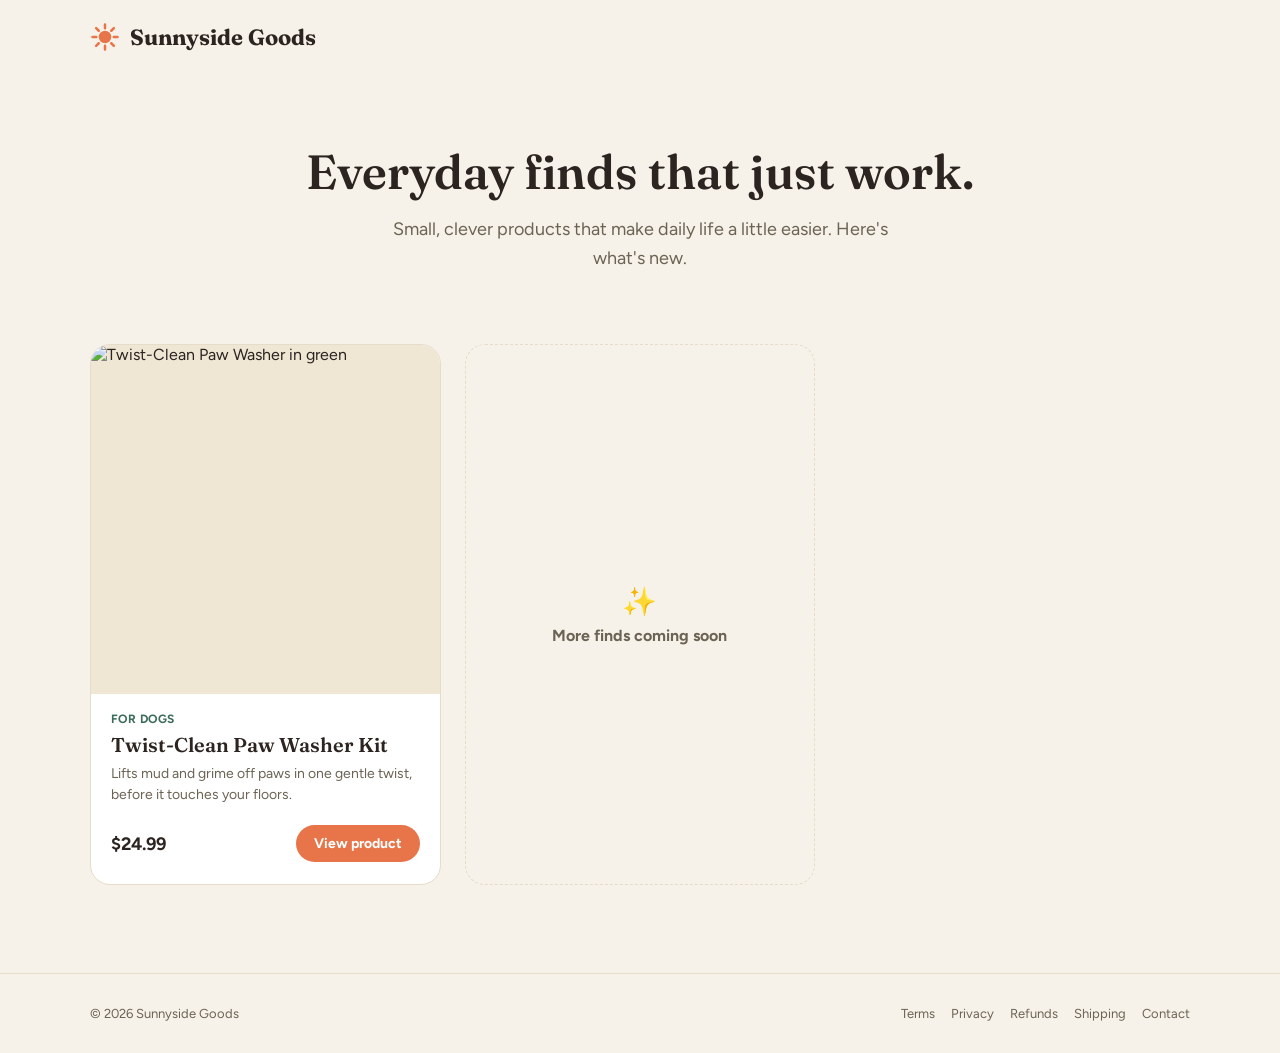
==== index.html @ 9d1e73c9 "Add terms, privacy, refunds, shipping, contact pages (placeholders to fill) Co-Authored-By: Claude S" ====
<!doctype html>
<html lang="en">
<head>
<meta charset="utf-8">
<meta name="viewport" content="width=device-width, initial-scale=1">
<title>Sunnyside Goods — Everyday finds that just work</title>
<meta name="description" content="Small, clever products for everyday life. Browse our latest finds.">
<link rel="stylesheet" href="https://fonts.googleapis.com/css2?family=Fraunces:opsz,wght@9..144,500;9..144,600;9..144,700&family=Figtree:wght@400;500;600;700;800&display=swap">
<style>
  :root { --gx: 48px; --bg: #F7F2E9; --ink: #2B2420; --muted: #6B6354; --line: #E5DCC9; --green: #3A6B5C; --orange: #E8754A; }
  html { scroll-behavior: smooth; -webkit-text-size-adjust: 100%; }
  body { margin: 0; background: var(--bg); color: var(--ink); font-family: 'Figtree', sans-serif; overflow-x: hidden; }
  a { color: inherit; text-decoration: none; }
  h1, h2, .serif { font-family: 'Fraunces', serif; }
  .wrap { max-width: 1100px; margin: 0 auto; padding: 0 var(--gx); }
  header .wrap { display: flex; align-items: center; justify-content: space-between; padding-top: 22px; padding-bottom: 22px; }
  .brand { font-size: 22px; font-weight: 700; display: flex; align-items: center; gap: 10px; }
  .hero { padding: 72px 0 40px; text-align: center; }
  .hero h1 { font-size: 48px; line-height: 1.1; font-weight: 600; margin: 0 0 16px; }
  .hero p { font-size: 18px; color: var(--muted); max-width: 520px; margin: 0 auto; line-height: 1.6; }
  .grid { display: grid; grid-template-columns: repeat(auto-fill, minmax(260px, 1fr)); gap: 24px; padding: 32px 0 88px; }
  .card { display: flex; flex-direction: column; background: #fff; border-radius: 20px; overflow: hidden; border: 1px solid var(--line); transition: transform .2s ease, box-shadow .2s ease; }
  .card:hover { transform: translateY(-4px); box-shadow: 0 14px 32px rgba(43,36,32,0.12); }
  .card img { width: 100%; aspect-ratio: 1 / 1; object-fit: cover; display: block; background: #EFE6D4; }
  .card .body { padding: 18px 20px 22px; display: flex; flex-direction: column; gap: 6px; flex: 1; }
  .tag { font-size: 12px; font-weight: 700; letter-spacing: .04em; text-transform: uppercase; color: var(--green); }
  .card h2 { font-size: 20px; font-weight: 600; margin: 0; }
  .card p { font-size: 14px; line-height: 1.5; color: var(--muted); margin: 0; }
  .row { display: flex; align-items: center; justify-content: space-between; margin-top: auto; padding-top: 14px; }
  .price { font-weight: 700; font-size: 18px; }
  .cta { background: var(--orange); color: #fff; padding: 10px 18px; border-radius: 999px; font-weight: 700; font-size: 14px; }
  .soon { align-items: center; justify-content: center; text-align: center; border-style: dashed; background: transparent; color: var(--muted); padding: 40px 20px; min-height: 200px; }
  .soon:hover { transform: none; box-shadow: none; }
  footer { border-top: 1px solid var(--line); padding: 32px 0; font-size: 13px; color: var(--muted); }
  footer .wrap { display: flex; justify-content: space-between; flex-wrap: wrap; gap: 12px; }
  a:focus-visible { outline: 3px solid var(--green); outline-offset: 3px; }
  @media (max-width: 768px) {
    :root { --gx: 20px; }
    .hero { padding: 48px 0 24px; }
    .hero h1 { font-size: 32px; }
    .hero p { font-size: 16px; }
    .grid { padding-bottom: 56px; }
  }
  @media (prefers-reduced-motion: reduce) { html { scroll-behavior: auto; } * { transition: none !important; } }
</style>
</head>
<body>

<header>
  <div class="wrap">
    <a href="./" class="brand serif">
      <svg width="30" height="30" viewBox="0 0 24 24" fill="none" aria-hidden="true">
        <circle cx="12" cy="12" r="5" fill="#E8754A"/>
        <g stroke="#E8754A" stroke-width="2" stroke-linecap="round">
          <path d="M12 2v3M12 19v3M2 12h3M19 12h3M4.9 4.9l2.1 2.1M17 17l2.1 2.1M4.9 19.1L7 17M17 7l2.1-2.1"/>
        </g>
      </svg>
      Sunnyside Goods
    </a>
  </div>
</header>

<main>
  <section class="hero wrap">
    <h1>Everyday finds that just work.</h1>
    <p>Small, clever products that make daily life a little easier. Here's what's new.</p>
  </section>

  <section class="wrap">
    <div class="grid" id="products">
      <!-- PRODUCT CARD: copy this block for each new product -->
      <a class="card" href="paw-washer/">
        <img src="paw-washer/assets/variants/green-medium.jpeg" alt="Twist-Clean Paw Washer in green" loading="lazy">
        <div class="body">
          <span class="tag">For dogs</span>
          <h2>Twist-Clean Paw Washer Kit</h2>
          <p>Lifts mud and grime off paws in one gentle twist, before it touches your floors.</p>
          <div class="row"><span class="price">$24.99</span><span class="cta">View product</span></div>
        </div>
      </a>

      <div class="card soon">
        <div>
          <div style="font-size: 28px; margin-bottom: 8px;">✨</div>
          <strong>More finds coming soon</strong>
        </div>
      </div>
    </div>
  </section>
</main>

<footer>
  <div class="wrap">
    <span>© <span id="yr"></span> Sunnyside Goods</span>
    <span style="display:flex;gap:16px;flex-wrap:wrap;"><a href="/terms/">Terms</a><a href="/privacy/">Privacy</a><a href="/refunds/">Refunds</a><a href="/shipping/">Shipping</a><a href="/contact/">Contact</a></span>
  </div>
</footer>
<!-- Paddle.js on the root so it can serve as the default payment link page -->
<script src="https://cdn.paddle.com/paddle/v2/paddle.js"></script>
<script>
  if (window.Paddle) {
    Paddle.Environment.set('sandbox');
    Paddle.Initialize({ token: 'test_236f54bc89b1d616f06720798c5' });
  }
</script>
<script>document.getElementById('yr').textContent = new Date().getFullYear();</script>
</body>
</html>
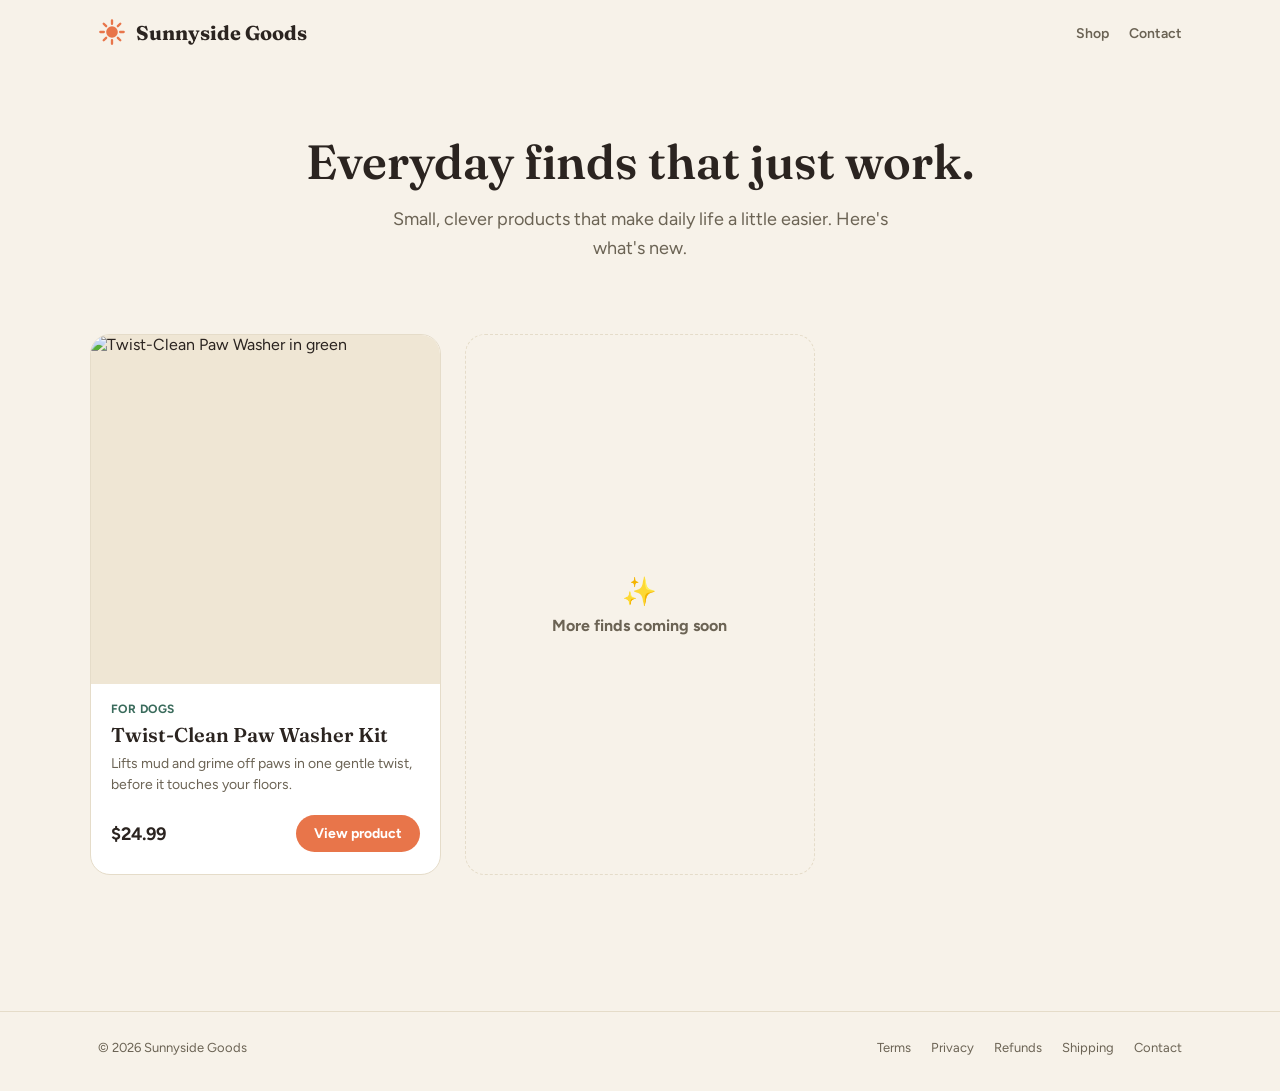
==== commit 09c53892: "Shared header/footer via web components in shared/layout.js Co-Authored-By: Claude Sonnet 5.5 <norep" ====
--- a/index.html
+++ b/index.html
@@ -43,22 +43,11 @@
   }
   @media (prefers-reduced-motion: reduce) { html { scroll-behavior: auto; } * { transition: none !important; } }
 </style>
+<script src="/shared/layout.js"></script>
 </head>
 <body>
 
-<header>
-  <div class="wrap">
-    <a href="./" class="brand serif">
-      <svg width="30" height="30" viewBox="0 0 24 24" fill="none" aria-hidden="true">
-        <circle cx="12" cy="12" r="5" fill="#E8754A"/>
-        <g stroke="#E8754A" stroke-width="2" stroke-linecap="round">
-          <path d="M12 2v3M12 19v3M2 12h3M19 12h3M4.9 4.9l2.1 2.1M17 17l2.1 2.1M4.9 19.1L7 17M17 7l2.1-2.1"/>
-        </g>
-      </svg>
-      Sunnyside Goods
-    </a>
-  </div>
-</header>
+<site-header></site-header>
 
 <main>
   <section class="hero wrap">
@@ -89,12 +78,7 @@
   </section>
 </main>
 
-<footer>
-  <div class="wrap">
-    <span>© <span id="yr"></span> Sunnyside Goods</span>
-    <span style="display:flex;gap:16px;flex-wrap:wrap;"><a href="/terms/">Terms</a><a href="/privacy/">Privacy</a><a href="/refunds/">Refunds</a><a href="/shipping/">Shipping</a><a href="/contact/">Contact</a></span>
-  </div>
-</footer>
+<site-footer></site-footer>
 <!-- Paddle.js on the root so it can serve as the default payment link page -->
 <script src="https://cdn.paddle.com/paddle/v2/paddle.js"></script>
 <script>
@@ -103,6 +87,5 @@
     Paddle.Initialize({ token: 'test_236f54bc89b1d616f06720798c5' });
   }
 </script>
-<script>document.getElementById('yr').textContent = new Date().getFullYear();</script>
 </body>
 </html>
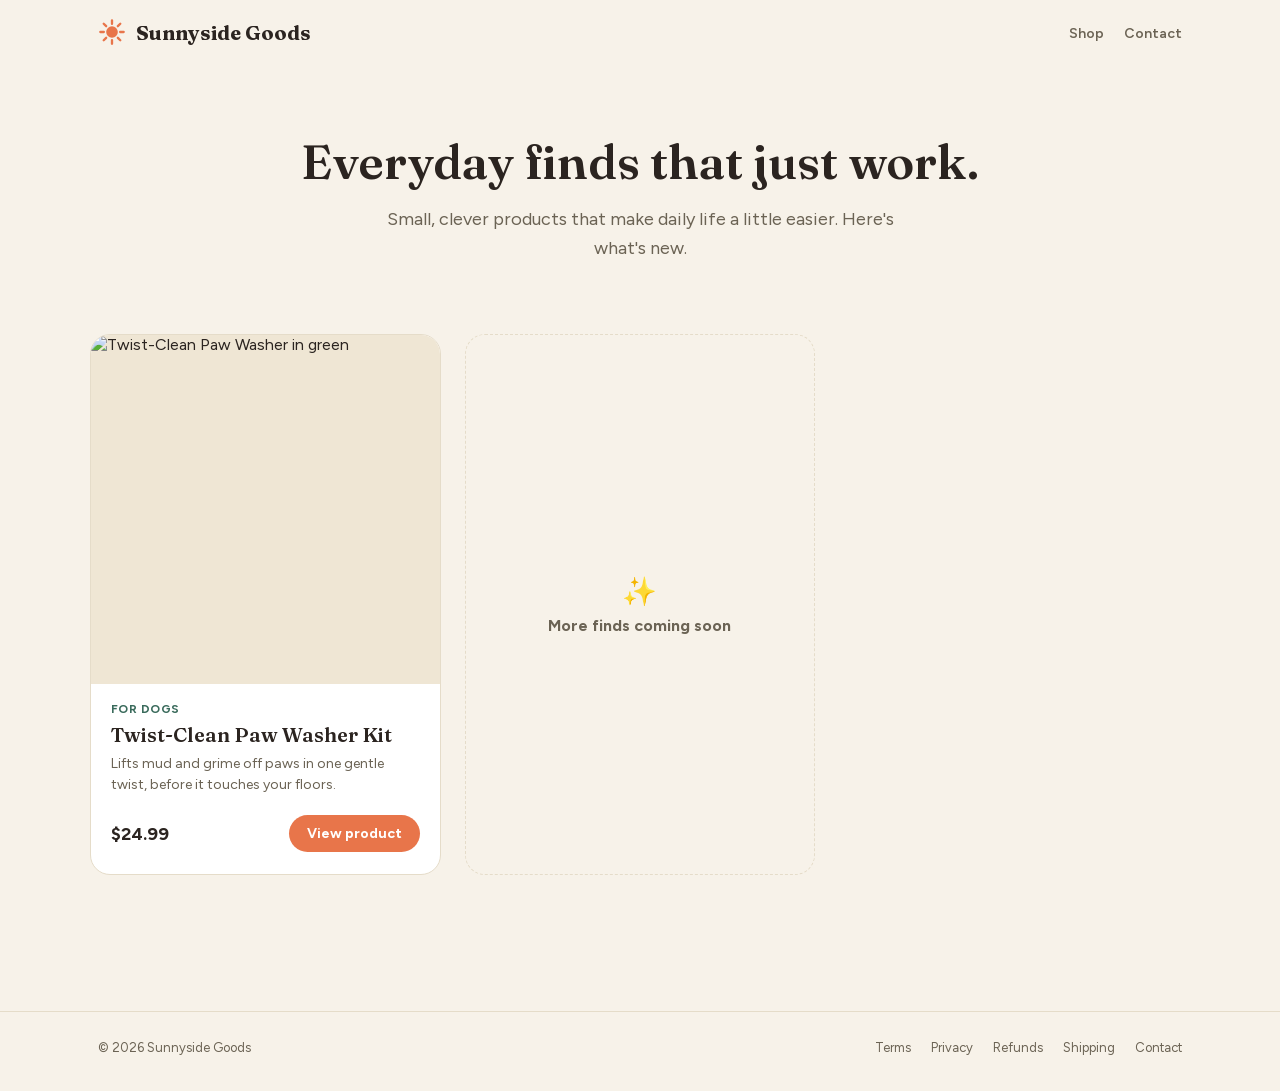
==== commit 167ff75c: "Self-host Figtree and Fraunces (latin, variable woff2) with preload Co-Authored-By: Claude Sonnet 5." ====
--- a/index.html
+++ b/index.html
@@ -5,7 +5,9 @@
 <meta name="viewport" content="width=device-width, initial-scale=1">
 <title>Sunnyside Goods — Everyday finds that just work</title>
 <meta name="description" content="Small, clever products for everyday life. Browse our latest finds.">
-<link rel="stylesheet" href="https://fonts.googleapis.com/css2?family=Fraunces:opsz,wght@9..144,500;9..144,600;9..144,700&family=Figtree:wght@400;500;600;700;800&display=swap">
+<link rel="preload" href="/shared/fonts/figtree-latin.woff2" as="font" type="font/woff2" crossorigin>
+<link rel="preload" href="/shared/fonts/fraunces-latin.woff2" as="font" type="font/woff2" crossorigin>
+<link rel="stylesheet" href="/shared/fonts.css">
 <style>
   :root { --gx: 48px; --bg: #F7F2E9; --ink: #2B2420; --muted: #6B6354; --line: #E5DCC9; --green: #3A6B5C; --orange: #E8754A; }
   html { scroll-behavior: smooth; -webkit-text-size-adjust: 100%; }
--- a/shared/fonts.css
+++ b/shared/fonts.css
@@ -0,0 +1,17 @@
+/* Self-hosted fonts (SIL Open Font License). Latin subset, variable weights. */
+@font-face {
+  font-family: 'Figtree';
+  font-style: normal;
+  font-weight: 400 800;
+  font-display: swap;
+  src: url(/shared/fonts/figtree-latin.woff2) format('woff2');
+  unicode-range: U+0000-00FF, U+0131, U+0152-0153, U+02BB-02BC, U+02C6, U+02DA, U+02DC, U+2000-206F, U+20AC, U+2122, U+2191, U+2193, U+2212, U+2215, U+FEFF, U+FFFD;
+}
+@font-face {
+  font-family: 'Fraunces';
+  font-style: normal;
+  font-weight: 500 700;
+  font-display: swap;
+  src: url(/shared/fonts/fraunces-latin.woff2) format('woff2');
+  unicode-range: U+0000-00FF, U+0131, U+0152-0153, U+02BB-02BC, U+02C6, U+02DA, U+02DC, U+2000-206F, U+20AC, U+2122, U+2191, U+2193, U+2212, U+2215, U+FEFF, U+FFFD;
+}
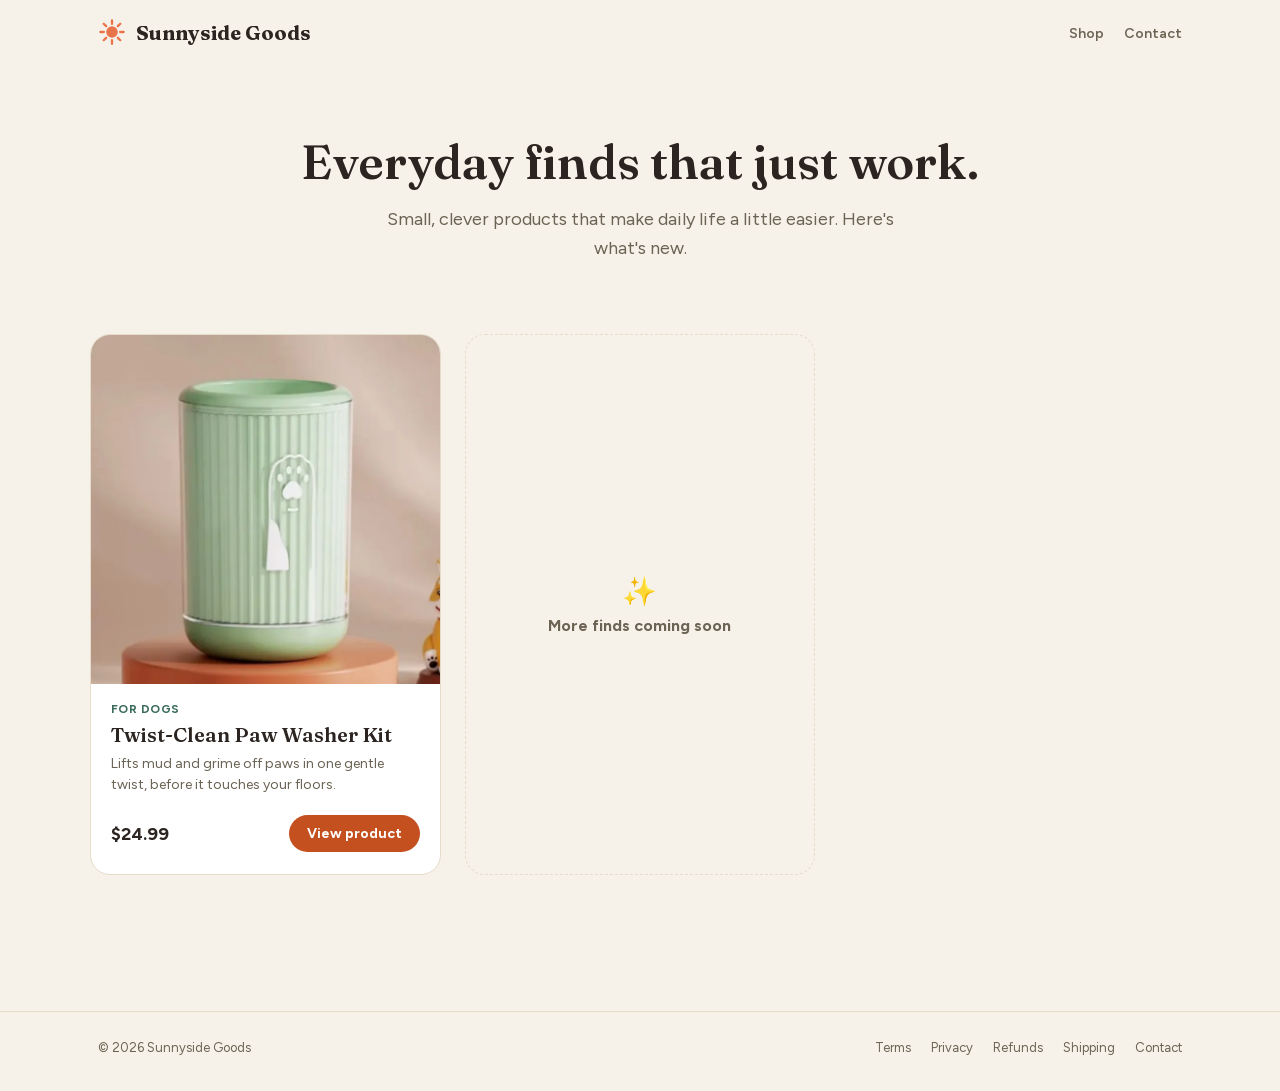
==== commit 8ea5b6fc: "Performance and a11y: compress video, webp images, lazy Paddle.js and video, contrast and heading fi" ====
--- a/index.html
+++ b/index.html
@@ -4,12 +4,28 @@
 <meta charset="utf-8">
 <meta name="viewport" content="width=device-width, initial-scale=1">
 <title>Sunnyside Goods — Everyday finds that just work</title>
-<meta name="description" content="Small, clever products for everyday life. Browse our latest finds.">
+<meta name="description" content="Small, clever products that make daily life easier. Browse our latest finds, with free shipping and a 30-day guarantee.">
+<link rel="canonical" href="https://svidlak.github.io/">
+<meta name="robots" content="index, follow, max-image-preview:large">
+<meta name="theme-color" content="#F7F2E9">
+<link rel="icon" href="/favicon.svg" type="image/svg+xml">
+<meta property="og:type" content="website">
+<meta property="og:site_name" content="Sunnyside Goods">
+<meta property="og:title" content="Sunnyside Goods — Everyday finds that just work">
+<meta property="og:description" content="Small, clever products that make daily life easier. Browse our latest finds, with free shipping and a 30-day guarantee.">
+<meta property="og:url" content="https://svidlak.github.io/">
+<meta property="og:image" content="https://svidlak.github.io/paw-washer/assets/variants/green-medium.webp">
+<meta property="og:image:alt" content="Twist-Clean Paw Washer in green">
+<meta name="twitter:card" content="summary_large_image">
+<meta name="twitter:title" content="Sunnyside Goods — Everyday finds that just work">
+<meta name="twitter:description" content="Small, clever products that make daily life easier. Browse our latest finds, with free shipping and a 30-day guarantee.">
+<meta name="twitter:image" content="https://svidlak.github.io/paw-washer/assets/variants/green-medium.webp">
+<script type="application/ld+json">{"@context":"https://schema.org","@type":"WebSite","name":"Sunnyside Goods","url":"https://svidlak.github.io/"}</script>
 <link rel="preload" href="/shared/fonts/figtree-latin.woff2" as="font" type="font/woff2" crossorigin>
 <link rel="preload" href="/shared/fonts/fraunces-latin.woff2" as="font" type="font/woff2" crossorigin>
 <link rel="stylesheet" href="/shared/fonts.css">
 <style>
-  :root { --gx: 48px; --bg: #F7F2E9; --ink: #2B2420; --muted: #6B6354; --line: #E5DCC9; --green: #3A6B5C; --orange: #E8754A; }
+  :root { --gx: 48px; --bg: #F7F2E9; --ink: #2B2420; --muted: #6B6354; --line: #E5DCC9; --green: #3A6B5C; --orange: #C4501F; }
   html { scroll-behavior: smooth; -webkit-text-size-adjust: 100%; }
   body { margin: 0; background: var(--bg); color: var(--ink); font-family: 'Figtree', sans-serif; overflow-x: hidden; }
   a { color: inherit; text-decoration: none; }
@@ -61,7 +77,7 @@
     <div class="grid" id="products">
       <!-- PRODUCT CARD: copy this block for each new product -->
       <a class="card" href="paw-washer/">
-        <img src="paw-washer/assets/variants/green-medium.jpeg" alt="Twist-Clean Paw Washer in green" loading="lazy">
+        <img src="paw-washer/assets/variants/green-medium.webp" alt="Twist-Clean Paw Washer in green" loading="lazy">
         <div class="body">
           <span class="tag">For dogs</span>
           <h2>Twist-Clean Paw Washer Kit</h2>
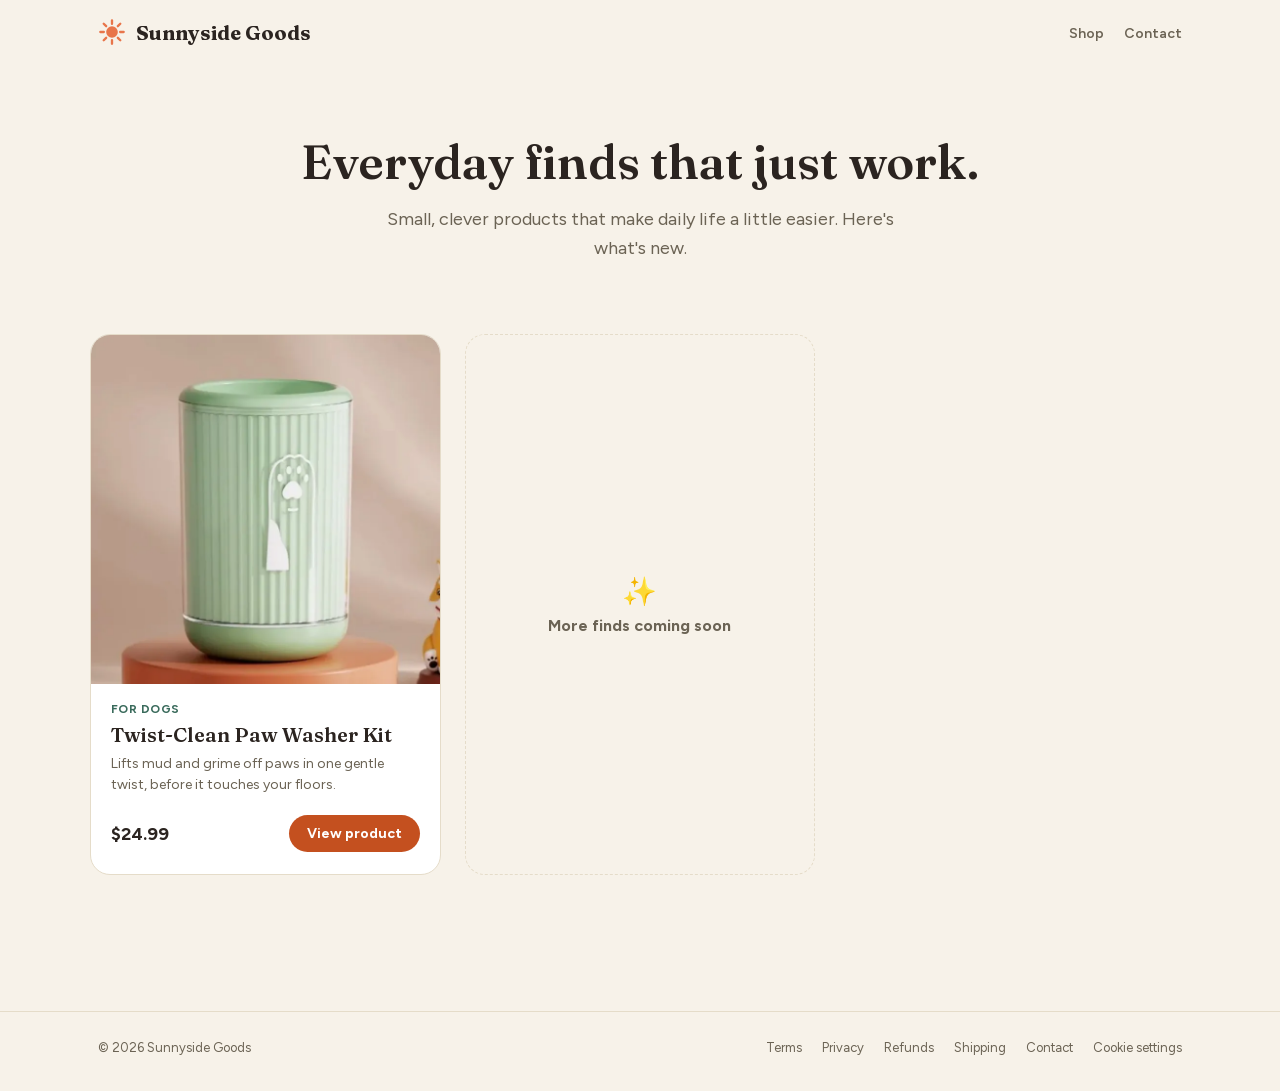
==== commit 914ce2e5: "PayPal as the only checkout: remove Paddle and waitlist mode; track InitiateCheckout/Purchase Co-Aut" ====
--- a/index.html
+++ b/index.html
@@ -62,6 +62,7 @@
   @media (prefers-reduced-motion: reduce) { html { scroll-behavior: auto; } * { transition: none !important; } }
 </style>
 <script src="/shared/layout.js"></script>
+<script src="/shared/analytics.js"></script>
 </head>
 <body>
 
@@ -97,13 +98,5 @@
 </main>
 
 <site-footer></site-footer>
-<!-- Paddle.js on the root so it can serve as the default payment link page -->
-<script src="https://cdn.paddle.com/paddle/v2/paddle.js"></script>
-<script>
-  if (window.Paddle) {
-    Paddle.Environment.set('sandbox');
-    Paddle.Initialize({ token: 'test_236f54bc89b1d616f06720798c5' });
-  }
-</script>
 </body>
 </html>
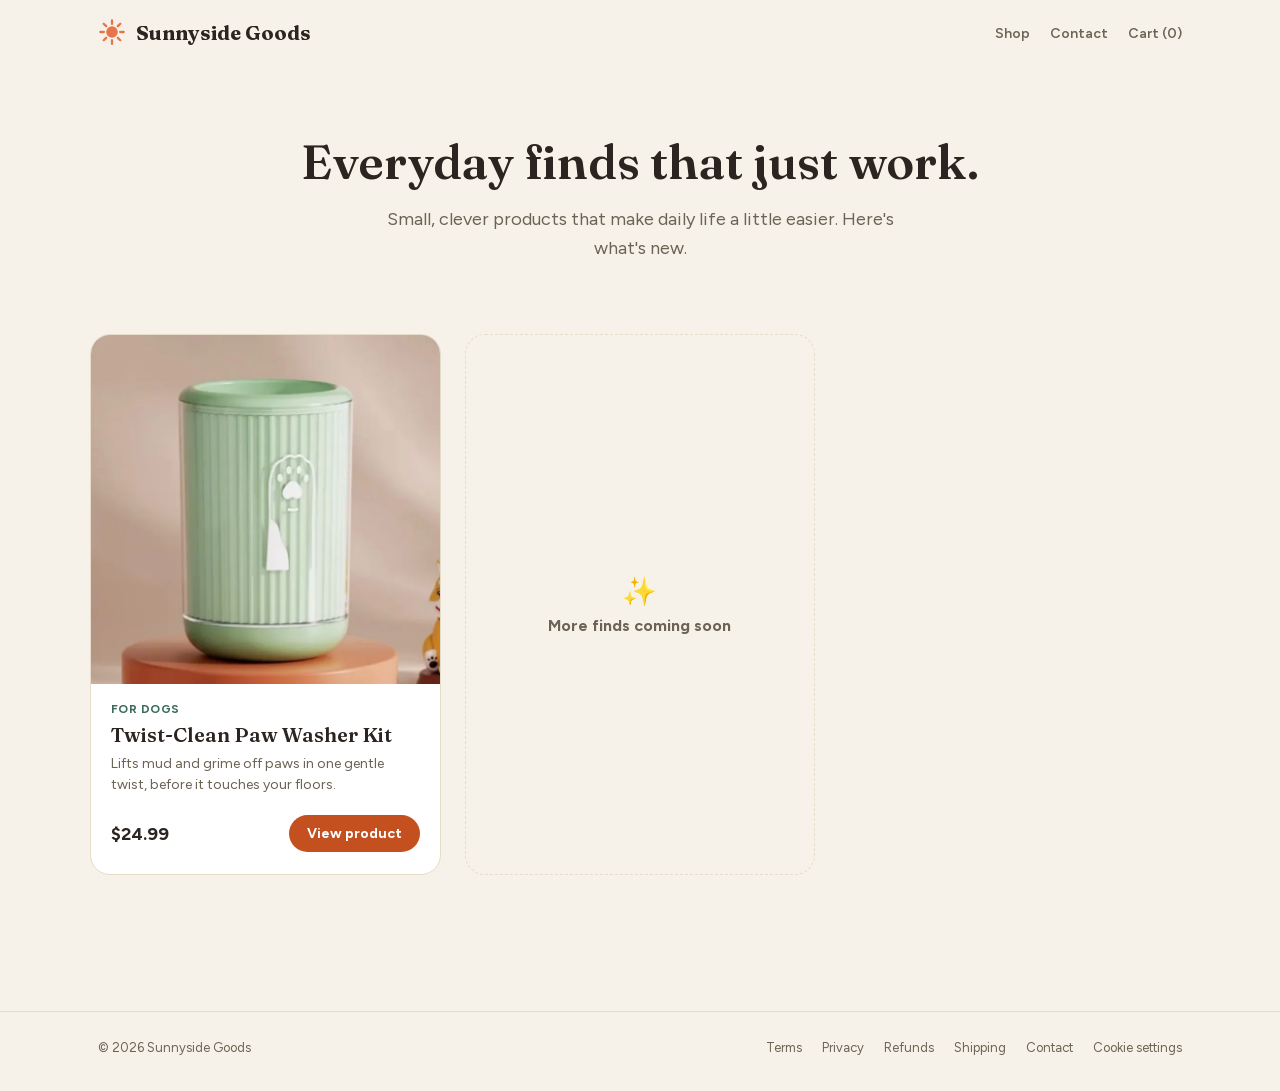
==== commit f7ace6ab: "Cart drawer with PayPal checkout inside; remove inline PayPal buttons from product page Co-Authored-" ====
--- a/index.html
+++ b/index.html
@@ -63,6 +63,7 @@
 </style>
 <script src="/shared/layout.js"></script>
 <script src="/shared/analytics.js"></script>
+<script src="/shared/cart.js"></script>
 </head>
 <body>
 
